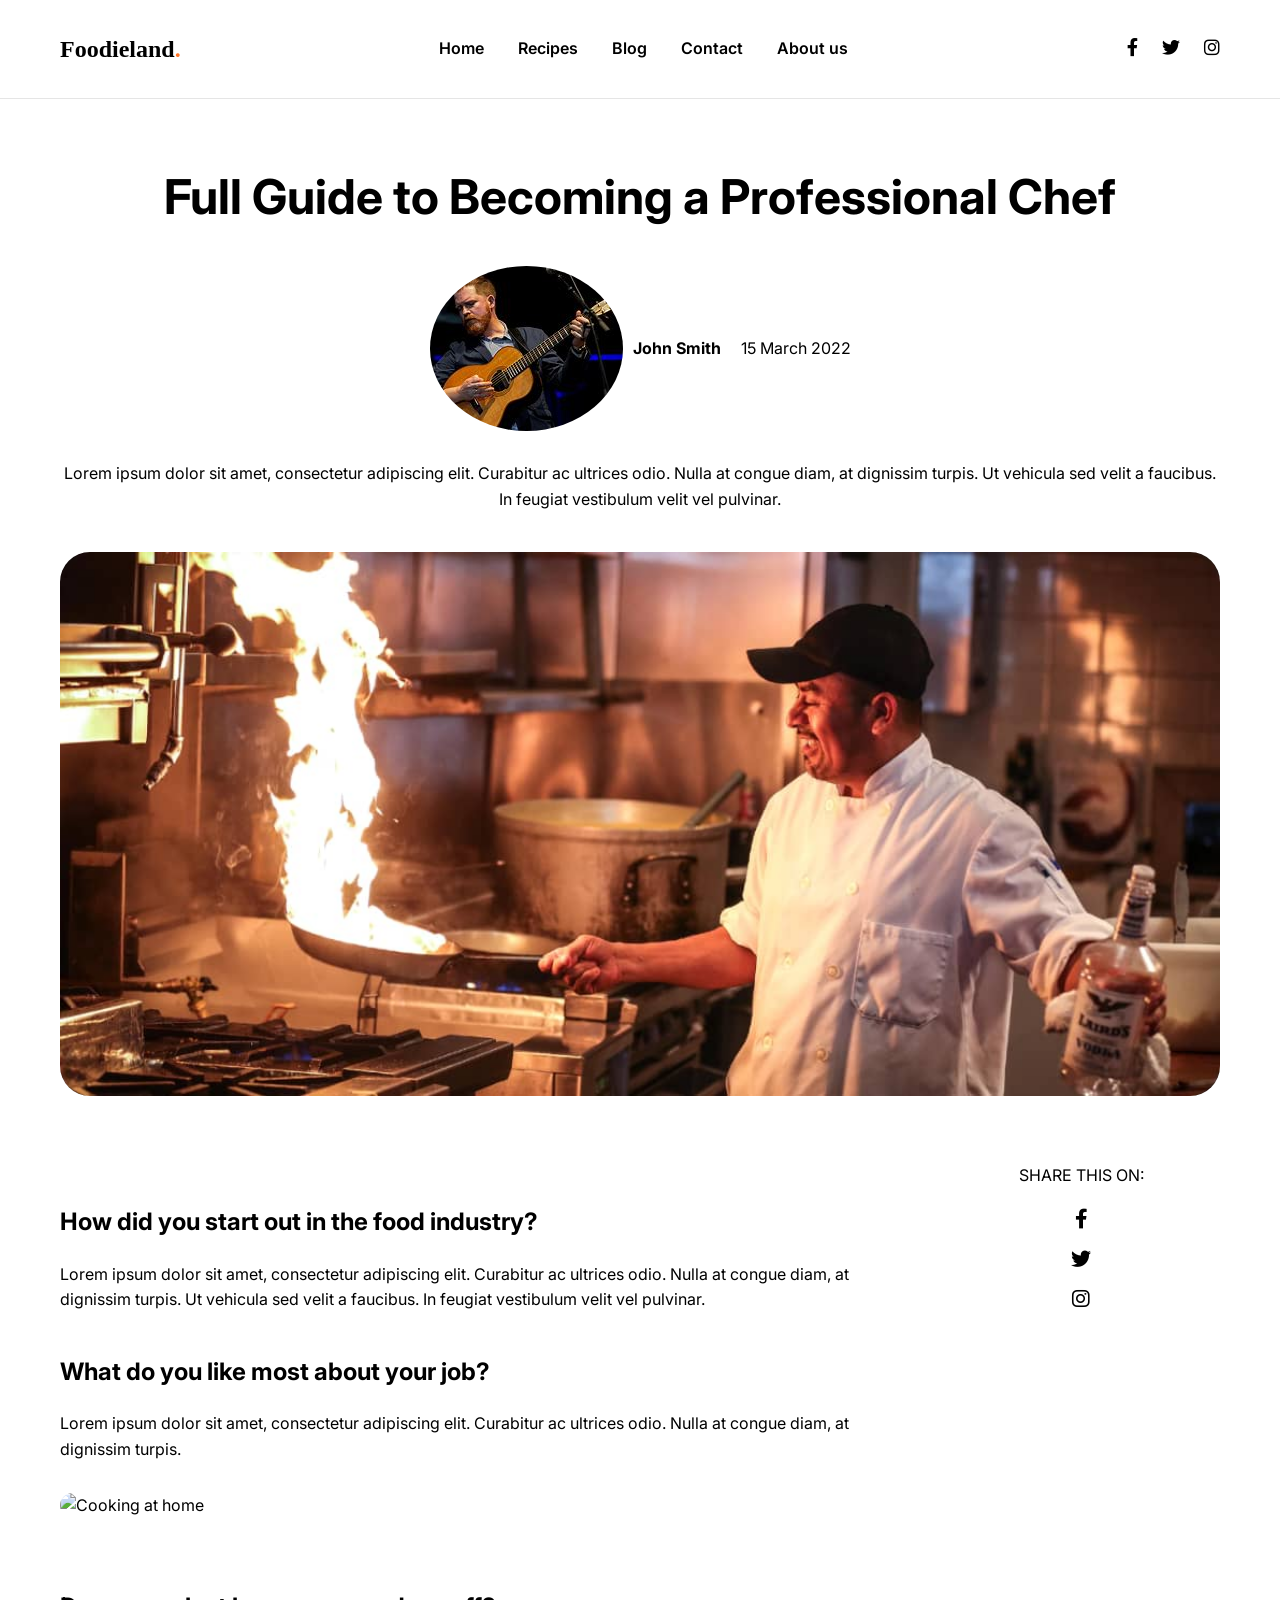
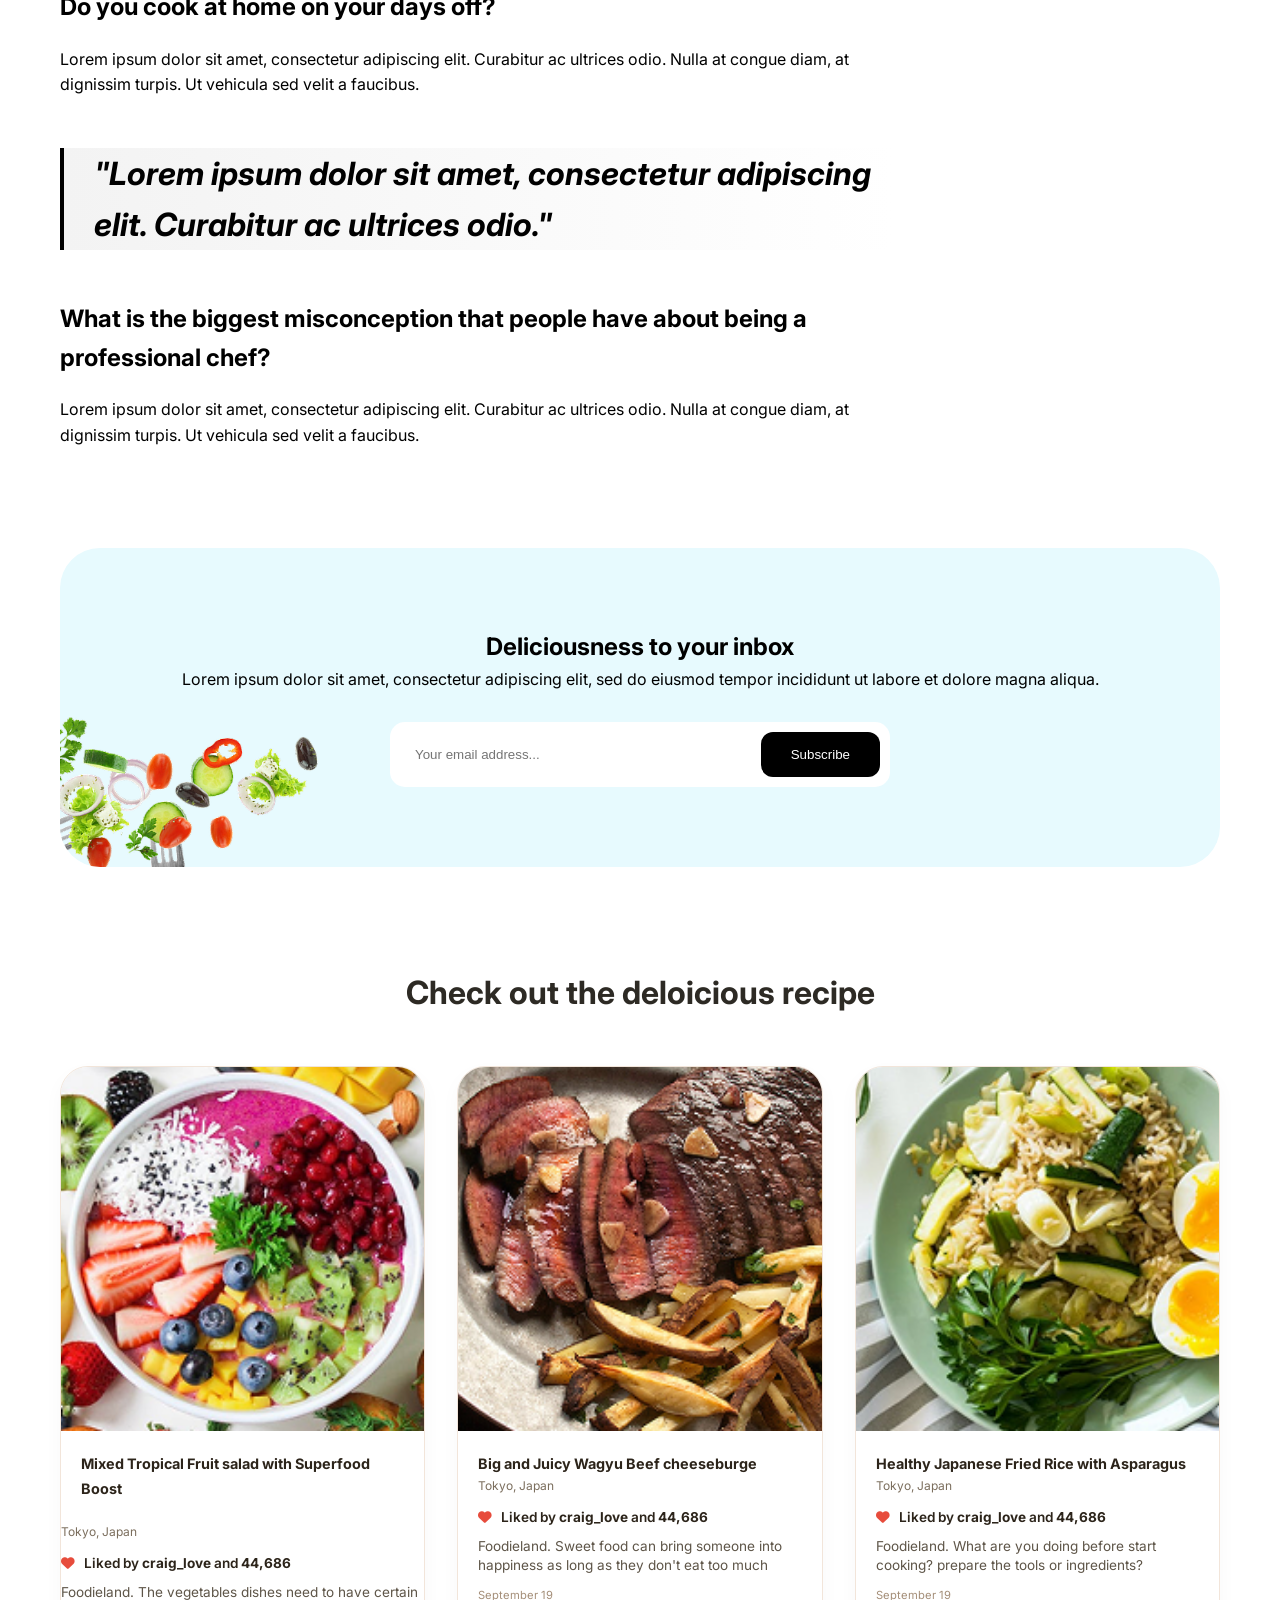
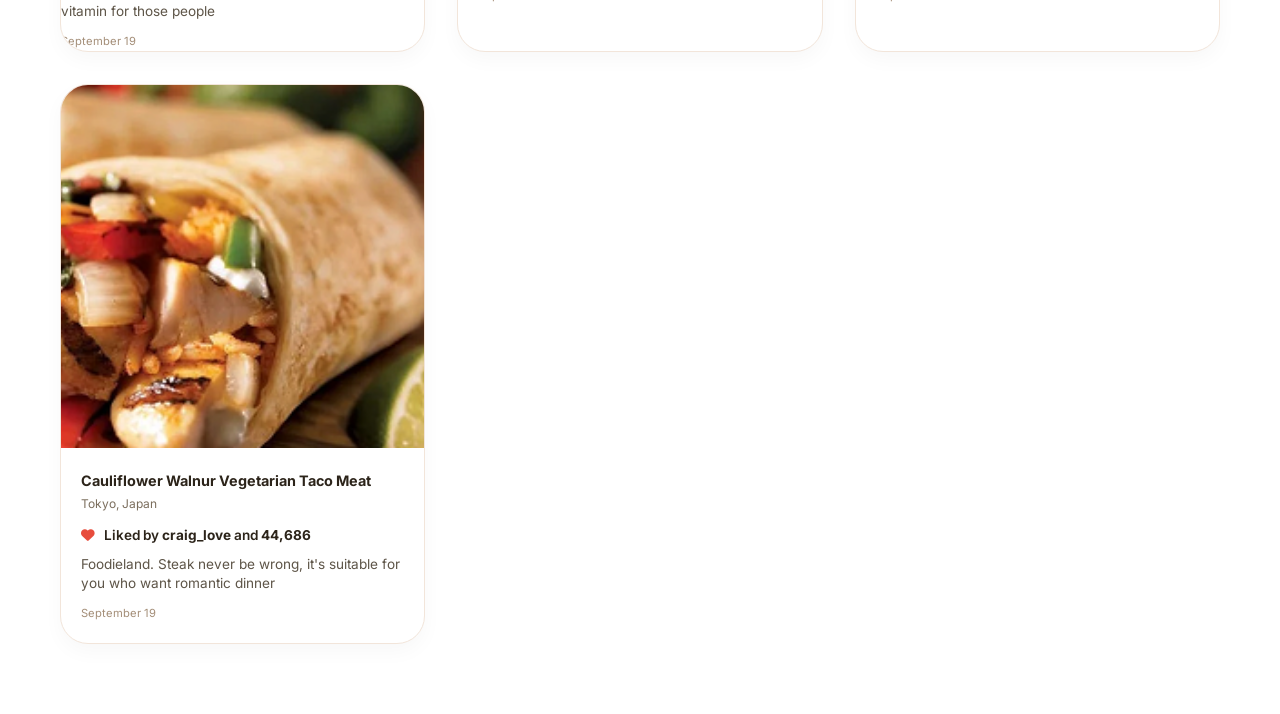
==== blog.html @ 030d6e56 "First commit" ====
<!DOCTYPE html>
<html lang="en">
<head>
    <meta charset="UTF-8">
    <meta name="viewport" content="width=device-width, initial-scale=1.0">
    <title>Foodieland - Professional Chef Guide</title>
    <link rel="stylesheet" href="blog.css">
    <link rel="stylesheet" href="https://cdnjs.cloudflare.com/ajax/libs/font-awesome/6.0.0/css/all.min.css">
    <link href="https://fonts.googleapis.com/css2?family=Inter:wght@400;600;700&display=swap" rel="stylesheet">
</head>

<body>

    <header>
        <div class="container nav-bar">
            <div class="logo">Foodieland<span>.</span></div>
            <nav>
                <a href="#">Home</a>
                <a href="#">Recipes</a>
                <a href="#">Blog</a>
                <a href="#">Contact</a>
                <a href="#">About us</a>
            </nav>
            <div class="social-icons">
                <i class="fab fa-facebook-f"></i>
                <i class="fab fa-twitter"></i>
                <i class="fab fa-instagram"></i>
            </div>
        </div>
    </header>

    <main class="container">
        <section class="article-header">
            <h1>Full Guide to Becoming a Professional Chef</h1>
            <div class="author-meta">
                <div class="author">
                    <img src="images/OIP (1).jpg" alt="john smith">
                    <strong>John Smith</strong>
                </div>
                <span class="date">15 March 2022</span>
            </div>
            <p class="intro-text">Lorem ipsum dolor sit amet, consectetur adipiscing elit. Curabitur ac ultrices odio.
                Nulla at congue diam, at dignissim turpis. Ut vehicula sed velit a faucibus. In feugiat vestibulum velit
                vel pulvinar.</p>
            <div class="main-banner">
                <img src="images/WhatsApp Image 2026-04-19 at 08.29.26.jpeg" alt="chef Cooking">
            </div>
        </section>

        <section class="content-grid">
            <article class="article-body">
                <h3>How did you start out in the food industry?</h3>
                <p>Lorem ipsum dolor sit amet, consectetur adipiscing elit. Curabitur ac ultrices odio. Nulla at congue
                    diam, at dignissim turpis. Ut vehicula sed velit a faucibus. In feugiat vestibulum velit vel
                    pulvinar.</p>

                <h3>What do you like most about your job?</h3>
                <p>Lorem ipsum dolor sit amet, consectetur adipiscing elit. Curabitur ac ultrices odio. Nulla at congue
                    diam, at dignissim turpis.</p>

                <div class="body-image">
                    <img src="images/home_cooking_image.png" alt="Cooking at home">
                </div>

                <h3>Do you cook at home on your days off?</h3>
                <p>Lorem ipsum dolor sit amet, consectetur adipiscing elit. Curabitur ac ultrices odio. Nulla at congue
                    diam, at dignissim turpis. Ut vehicula sed velit a faucibus.</p>

                <blockquote class="pull-quote">
                    "Lorem ipsum dolor sit amet, consectetur adipiscing elit. Curabitur ac ultrices odio."
                </blockquote>

                <h3>What is the biggest misconception that people have about being a professional chef?</h3>
                <p>Lorem ipsum dolor sit amet, consectetur adipiscing elit. Curabitur ac ultrices odio. Nulla at congue
                    diam, at dignissim turpis. Ut vehicula sed velit a faucibus.</p>
            </article>

            <aside class="sidebar">
                <p>SHARE THIS ON:</p>
                <div class="share-links">
                    <i class="fab fa-facebook-f"></i>
                    <i class="fab fa-twitter"></i>
                    <i class="fab fa-instagram"></i>
                </div>
            </aside>
        </section>


        <section class="newsletter">
            <img src="images/kisspng-salad-salad-fresh-food-healthylife-vegetables-vegetarian-5d42e3a7cb8543 1.png" class="deco-img deco-left" alt="fresh food">
            <!-- <img src="" alt="">
            <img src="" class="deco-img deco-leaf" alt=""> -->

            <div class="newsletter-content">
                <h2>Deliciousness to your inbox</h2>
                <p>Lorem ipsum dolor sit amet, consectetur adipiscing elit, sed do eiusmod tempor incididunt ut labore
                    et dolore magna aliqua.</p>
                <form class="subscribe-form">
                    <input type="email" placeholder="Your email address...">
                    <button type="submit">Subscribe</button>
                </form>
            </div>
        </section>
        </section>

        <section class="instagram-section">
      <div class="insta-header">
        <h2>Check out the deloicious recipe</h2>
      </div>
      <div class="insta-grid">
        
        <div class="insta-card">

          <div class="insta-header-row">
      
          <img class="insta-img" src="images/image 26 (17).png" alt="Tropical">
          <div class="insta-content">
            <span class="insta-username">Mixed Tropical Fruit salad with Superfood Boost</span>
            </div>
            <div class="insta-city">Tokyo, Japan</div>
            <div class="insta-likes"><i class="fas fa-heart"></i> Liked by <strong>craig_love</strong> and <strong>44,686</strong></div>
            <div class="insta-caption">Foodieland. The vegetables dishes need to have certain vitamin for those people</div>
            <div class="insta-date">September 19</div>
          </div>
        </div>
        
        <div class="insta-card">
          <img class="insta-img" src="images/image 26 (3).png" alt="Beef">
          <div class="insta-content">
            <div class="insta-header-row">
              <span class="insta-username">Big and Juicy Wagyu Beef cheeseburge</span>
            </div>
            <div class="insta-city">Tokyo, Japan</div>
            <div class="insta-likes"><i class="fas fa-heart"></i> Liked by <strong>craig_love</strong> and <strong>44,686</strong></div>
            <div class="insta-caption">Foodieland. Sweet food can bring someone into happiness as long as they don't eat too much</div>
            <div class="insta-date">September 19</div>
          </div>
        </div>
        
        <div class="insta-card">
          <img class="insta-img" src="images/image 26 (4).png" alt="Fried Rice">
          <div class="insta-content">
            <div class="insta-header-row">
              <span class="insta-username">Healthy Japanese Fried Rice with Asparagus</span>
            </div>
            <div class="insta-city">Tokyo, Japan</div>
            <div class="insta-likes"><i class="fas fa-heart"></i> Liked by <strong>craig_love</strong> and <strong>44,686</strong></div>
            <div class="insta-caption">Foodieland. What are you doing before start cooking? prepare the tools or ingredients?</div>
            <div class="insta-date">September 19</div>
          </div>
        </div>
        
        <div class="insta-card">
          <img class="insta-img" src="images/image 26 (6).png" alt="Taco Meat">
          <div class="insta-content">
            <div class="insta-header-row">
              <span class="insta-username">Cauliflower Walnur Vegetarian Taco Meat</span>
            </div>
            <div class="insta-city">Tokyo, Japan</div>
            <div class="insta-likes"><i class="fas fa-heart"></i> Liked by <strong>craig_love</strong> and <strong>44,686</strong></div>
            <div class="insta-caption">Foodieland. Steak never be wrong, it's suitable for you who want romantic dinner</div>
            <div class="insta-date">September 19</div>
          </div>
        </div>
      </div>
    </section>

        
    </main>

    
</body>

</html>
---- blog.css ----
:root {
  --primary-font: "Inter", sans-serif;
  --black: #000000;
  --grey: #7f7f7f;
  --light-blue: #e7fafe;
  --border-color: #e5e5e5;
}

* {
  box-sizing: border-box;
  margin: 0;
  padding: 0;
}

body {
  font-family: var(--primary-font);
  color: var(--black);
  line-height: 1.6;
}

.container {
  max-width: 1200px;
  margin: 0 auto;
  padding: 0 20px;
}
header {
  padding: 30px 0;
  border-bottom: 1px solid var(--border-color);
}

.nav-bar {
  display: flex;
  justify-content: space-between;
  align-items: center;
}

.logo {
  font-size: 24px;
  font-weight: 700;
  font-family: "Lobster", cursive;
}

.logo span {
  color: #ff7426;
}

nav a {
  text-decoration: none;
  color: var(--black);
  margin: 0 15px;
  font-weight: 600;
}

.social-icons i {
  margin-left: 20px;
  cursor: pointer;
  font-size: 18px;
}


.article-header {
  text-align: center;
  padding: 60px 0;
}

.article-header h1 {
  font-size: 48px;
  margin-bottom: 30px;
}

.author-meta {
  display: flex;
  justify-content: center;
  align-items: center;
  gap: 20px;
  margin-bottom: 30px;
}

.author {
  display: flex;
  align-items: center;
  gap: 10px;
}

.author img {
  border-radius: 50%;
}

.main-banner img {
  width: 100%;
  border-radius: 30px;
  margin-top: 40px;
}

.content-grid {
  display: grid;
  grid-template-columns: 3fr 1fr;
  gap: 50px;
  margin-bottom: 100px;
}

.article-body h3 {
  margin: 40px 0 20px;
  font-size: 24px;
}

.body-image img {
  width: 100%;
  border-radius: 20px;
  margin: 30px 0;
}

.pull-quote {
  font-size: 32px;
  font-weight: 700;
  font-style: italic;
  border-left: 4px solid var(--black);
  padding-left: 30px;
  margin: 50px 0;
  background: linear-gradient(90deg, #f3f3f3, transparent);
}

.sidebar {
  text-align: center;
}

.share-links i {
  display: block;
  margin: 20px 0;
  font-size: 20px;
}

.newsletter {
  background-color: var(--light-blue);
  border-radius: 40px;
  padding: 80px;
  text-align: center;
  margin-bottom: 100px;
}

.newsletter {
  position: relative;
  background-color: #e7fafe;
  border-radius: 40px;
  padding: 80px;
  text-align: center;
  margin-bottom: 100px;
  overflow: hidden;
}

.newsletter-content {
  position: relative;
  z-index: 2;
}

.deco-img {
  position: absolute;
  pointer-events: none;
}


.deco-left {
  bottom: 0;
  left: 0;
  width: 25%;
  max-width: 300px;
}

.deco-right {
  bottom: -20px;
  right: 0;
  width: 30%;
  max-width: 350px;
}

.deco-leaf {
  top: 50%;
  right: 20%;
  width: 50px;
  transform: translateY(-50%);
}

.subscribe-form {
  margin-top: 30px;
  display: flex;
  justify-content: center;
  background: white;
  max-width: 500px;
  margin-inline: auto;
  padding: 10px;
  border-radius: 15px;
}

.subscribe-form input {
  border: none;
  padding: 15px;
  width: 100%;
  outline: none;
}

.subscribe-form button {
  background: black;
  color: white;
  padding: 15px 30px;
  border-radius: 12px;
  border: none;
  cursor: pointer;
}
.recipes-section {
      margin: 40px 0 70px;
    }
    .section-heading {
      font-size: 2rem;
      font-weight: 700;
      margin-bottom: 12px;
      color: #2d2a24;
    }
    .section-description {
      color: #6b6258;
      max-width: 700px;
      margin-bottom: 32px;
      font-size: 1rem;
      line-height: 1.5;
    }
    .recipes-grid {
      display: grid;
      grid-template-columns: repeat(auto-fill, minmax(300px, 1fr));
      gap: 32px;
    }
    .recipe-card {
      background: #e7fefa;
      border-radius: 28px;
      overflow: hidden;
      transition: all 0.25s ease;
      box-shadow: 0 8px 20px rgba(0, 0, 0, 0.03);
      border: 1px solid #e7fefa;
    }
    .recipe-card:hover {
      transform: translateY(-6px);
      box-shadow: 0 20px 30px -12px rgba(0, 0, 0, 0.12);
      border-color: #e7fefa;
    }
    .recipe-img {
      width: 100%;
      height: 200px;
      object-fit: cover;
      display: block;
      background-color: #f0e2d4;
    }
    .recipe-content {
      padding: 20px 20px 24px;
    }
    .recipe-title {
      font-size: 1.35rem;
      font-weight: 700;
      margin-bottom: 14px;
      line-height: 1.3;
      color: #2b241c;
    }
    .recipe-meta {
      display: flex;
      justify-content: space-between;
      align-items: center;
      margin-top: 12px;
    }
    .time-badge {
      background: #e7fefa;
      padding: 5px 12px;
      border-radius: 30px;
      font-size: 0.75rem;
      font-weight: 600;
      display: inline-flex;
      align-items: center;
      gap: 6px;
      color: black;
    }
    .type-badge {
      background: #e7fefa;
      padding: 5px 12px;
      border-radius: 30px;
      font-size: 0.75rem;
      font-weight: 600;
      color: black;
    }
    .chef-container {
      display: flex;
      flex-direction: row;
      flex-wrap: wrap;
      align-items: stretch;
      width: 100%;
    }
    .chef-content {
      flex: 1 1 55%;
      padding: 3rem 2.5rem 3rem 3rem;
      background: #ffffff;
      display: flex;
      flex-direction: column;
      justify-content: center;
    }
    .chef-visual {
      flex: 1 1 45%;
      background: #f2e8da;
      display: flex;
      align-items: center;
      justify-content: center;
      overflow: hidden;
      position: relative;
    }

    .chef-visual img {
      width: 100%;
      height: 100%;
      object-fit: cover;
      display: block;
      transition: transform 0.4s cubic-bezier(0.2, 0.9, 0.4, 1.1);
    }

    .chef-section:hover .chef-visual img {
      transform: scale(1.02);
    }

    .chef-content h2 {
      font-size: 2.5rem;
      font-weight: 700;
      line-height: 1.2;
      letter-spacing: -0.01em;
      margin-bottom: 1.25rem;
     color: black;
      display: inline-block;
    }

    .chef-content h2::before {
      font-size: 2.4rem;
      background: none;
      color: black;
      background: transparent;
      display: inline-block;
      margin-right: 8px;
    }

    .chef-content p {
      font-size: 1.1rem;
      line-height: 1.55;
      color: #2c2c38;
      margin-bottom: 2rem;
      font-weight: 450;
      max-width: 90%;
      text-wrap: pretty;
    }
    .btn-chef {
      display: inline-flex;
      align-items: center;
      justify-content: center;
      gap: 0.5rem;
      background-color: black;
      color: white;
      font-weight: 600;
      font-size: 1rem;
      padding: 0.85rem 2rem;
      border-radius: 60px;
      text-decoration: none;
      letter-spacing: 0.3px;
      transition: all 0.25s ease;
      border: none;
      cursor: pointer;
      width: fit-content;
      box-shadow: 0 20px 30px -12px rgba(0, 0, 0, 0.12);
      font-family: inherit;
    }

    .btn-chef:hover {
      background-color: #bc4710;
      transform: scale(0.97);
      box-shadow: 0 8px 18px rgba(188, 71, 16, 0.25);
    }

    .btn-chef:active {
      transform: scale(0.96);
    }

    
    .instagram-section {
      margin: 60px 0 70px;
    }
    .insta-header {
      text-align: center;
      margin-bottom: 48px;
    }
    .insta-header h2 {
      font-size: 2rem;
      font-weight: 700;
      color: #2d2a24;
      margin-bottom: 12px;
    }
    .insta-header p {
      color: #6b6258;
      max-width: 600px;
      margin: 0 auto;
      font-size: 1rem;
      line-height: 1.5;
    }
    .insta-grid {
      display: grid;
      grid-template-columns: repeat(auto-fill, minmax(280px, 1fr));
      gap: 32px;
    }
    .insta-card {
      background: white;
      border-radius: 28px;
      overflow: hidden;
      transition: all 0.25s ease;
      box-shadow: 0 8px 20px rgba(0, 0, 0, 0.03);
      border: 1px solid #f2e5da;
    }
    .insta-card:hover {
      transform: translateY(-6px);
      box-shadow: 0 20px 30px -12px rgba(0, 0, 0, 0.12);
    }
    .insta-img {
      width: 100%;
      aspect-ratio: 1 / 1;
      object-fit: cover;
      display: block;
      background-color: #f0e2d4;
    }
    .insta-content {
      padding: 20px;
    }
    .insta-location-row {
      display: flex;
      justify-content: space-between;
      align-items: center;
      margin-bottom: 4px;
    }
    .insta-username {
      font-weight: 700;
      font-size: 0.9rem;
      color: #2c241a;
    }
    .insta-pagination {
      background: #f7f2ea;
      padding: 2px 10px;
      border-radius: 20px;
      font-size: 0.7rem;
      font-weight: 600;
      color: #a4581c;
    }
    .insta-city {
      font-size: 0.75rem;
      color: #7b6e5d;
      margin-bottom: 12px;
    }
    .insta-likes {
      font-size: 0.85rem;
      font-weight: 600;
      color: #2c241a;
      margin-bottom: 8px;
    }
    .insta-likes i {
      color: #e74c3c;
      margin-right: 6px;
    }
    .insta-caption {
      font-size: 0.85rem;
      color: #5e5548;
      line-height: 1.4;
      margin-bottom: 12px;
    }
    .insta-date {
      font-size: 0.7rem;
      color: #a48e78;
    }

footer {
  padding: 80px 0 40px;
}

.footer-top {
  display: flex;
  justify-content: space-between;
  margin-bottom: 40px;
}
.footer-bottom {
  display: flex;
  justify-content: space-between;
  padding-left: 400px;
  padding-top: 40px;
  color: var(--grey);
}
#webflow-red {
  color: red;
}
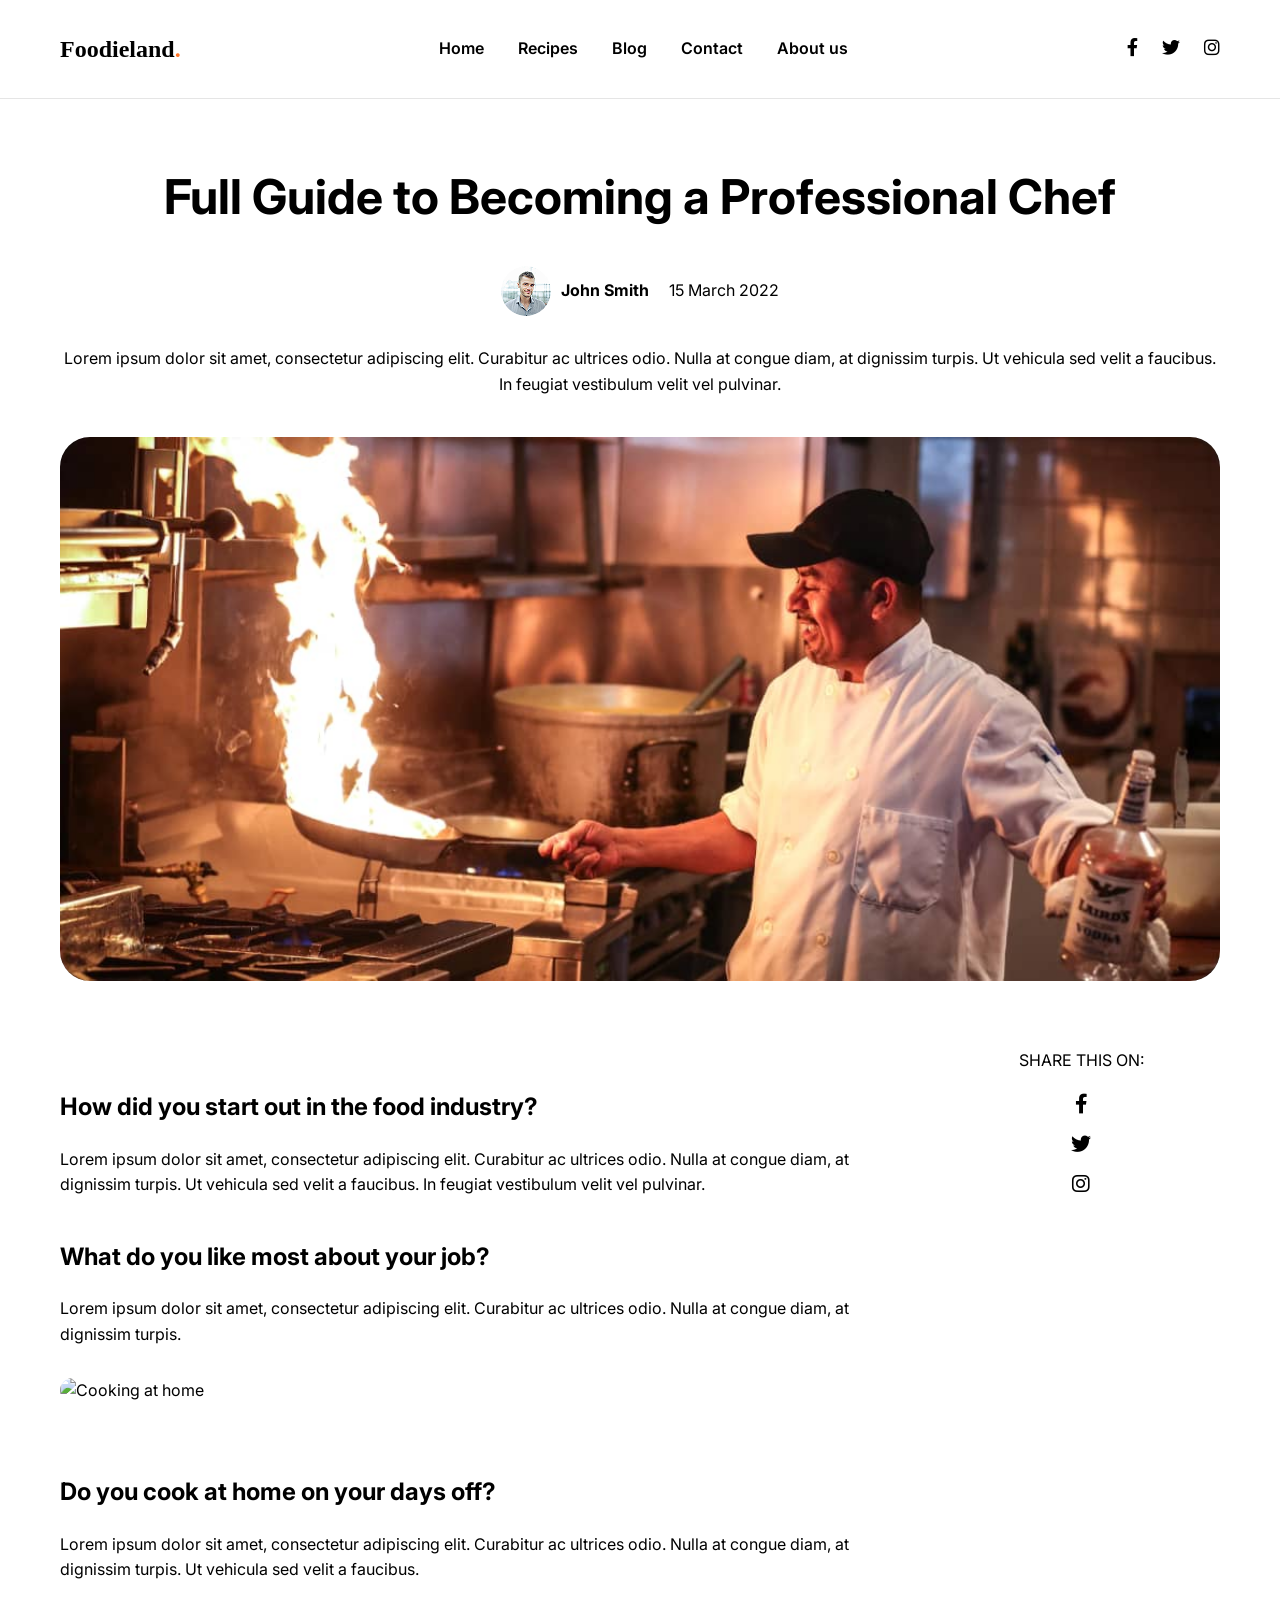
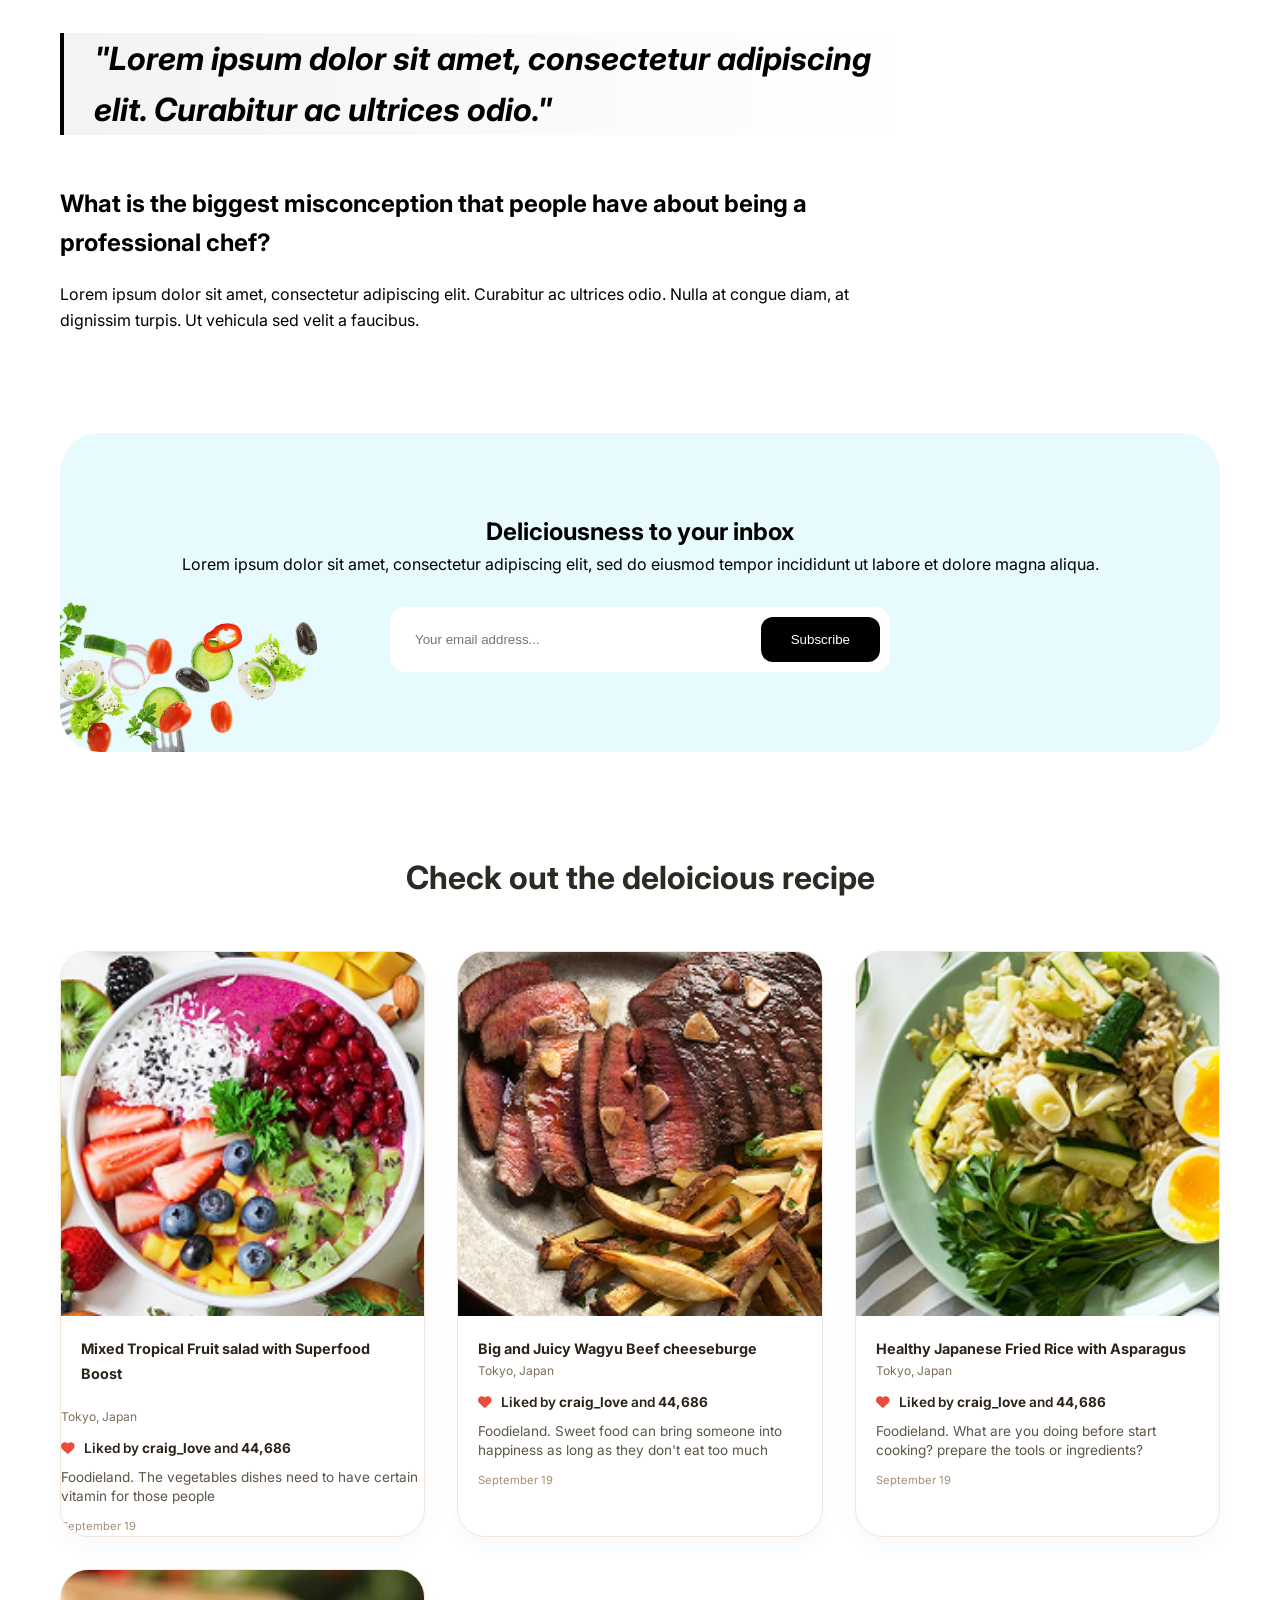
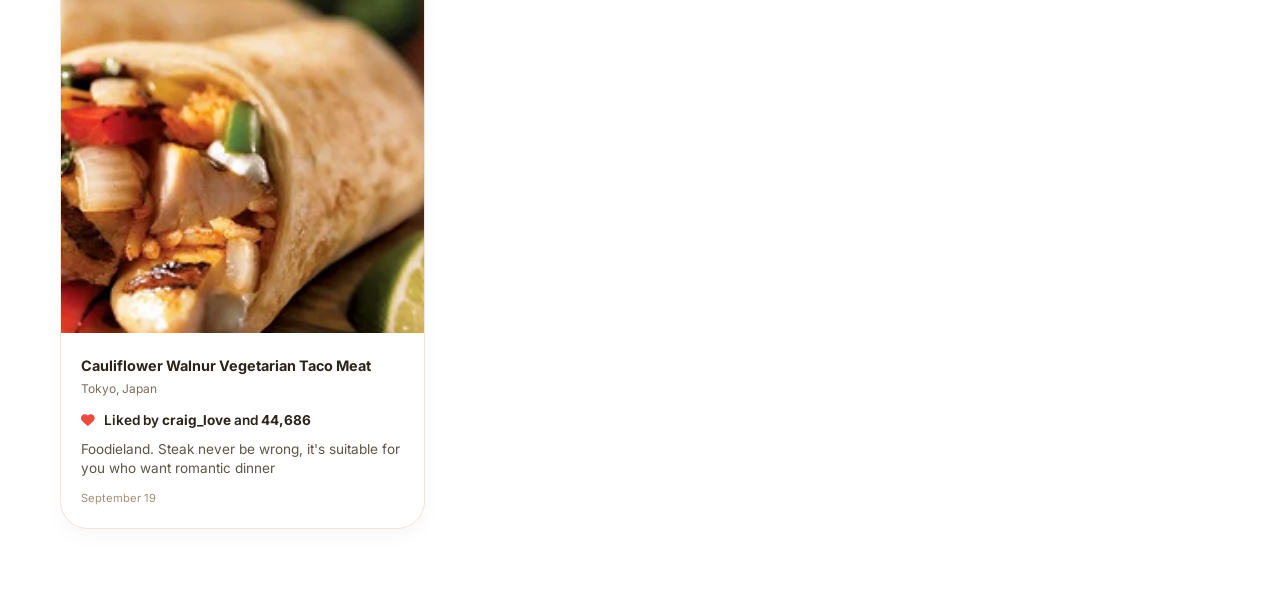
==== commit dbea32eb: "Initial commit" ====
--- a/blog.html
+++ b/blog.html
@@ -15,11 +15,11 @@
         <div class="container nav-bar">
             <div class="logo">Foodieland<span>.</span></div>
             <nav>
-                <a href="#">Home</a>
-                <a href="#">Recipes</a>
-                <a href="#">Blog</a>
-                <a href="#">Contact</a>
-                <a href="#">About us</a>
+                <a href="homepage.html">Home</a>
+                <a href="recipes.html">Recipes</a>
+                <a href="blog.html">Blog</a>
+                <a href="contactus.html">Contact</a>
+                <a href="about.html">About us</a>
             </nav>
             <div class="social-icons">
                 <i class="fab fa-facebook-f"></i>
@@ -34,7 +34,7 @@
             <h1>Full Guide to Becoming a Professional Chef</h1>
             <div class="author-meta">
                 <div class="author">
-                    <img src="images/OIP (1).jpg" alt="john smith">
+                    <img src="images/Ellipse 2.png" alt="john smith">
                     <strong>John Smith</strong>
                 </div>
                 <span class="date">15 March 2022</span>
@@ -161,8 +161,8 @@
             <div class="insta-caption">Foodieland. Steak never be wrong, it's suitable for you who want romantic dinner</div>
             <div class="insta-date">September 19</div>
           </div>
+          </div>
         </div>
-      </div>
     </section>
 
         
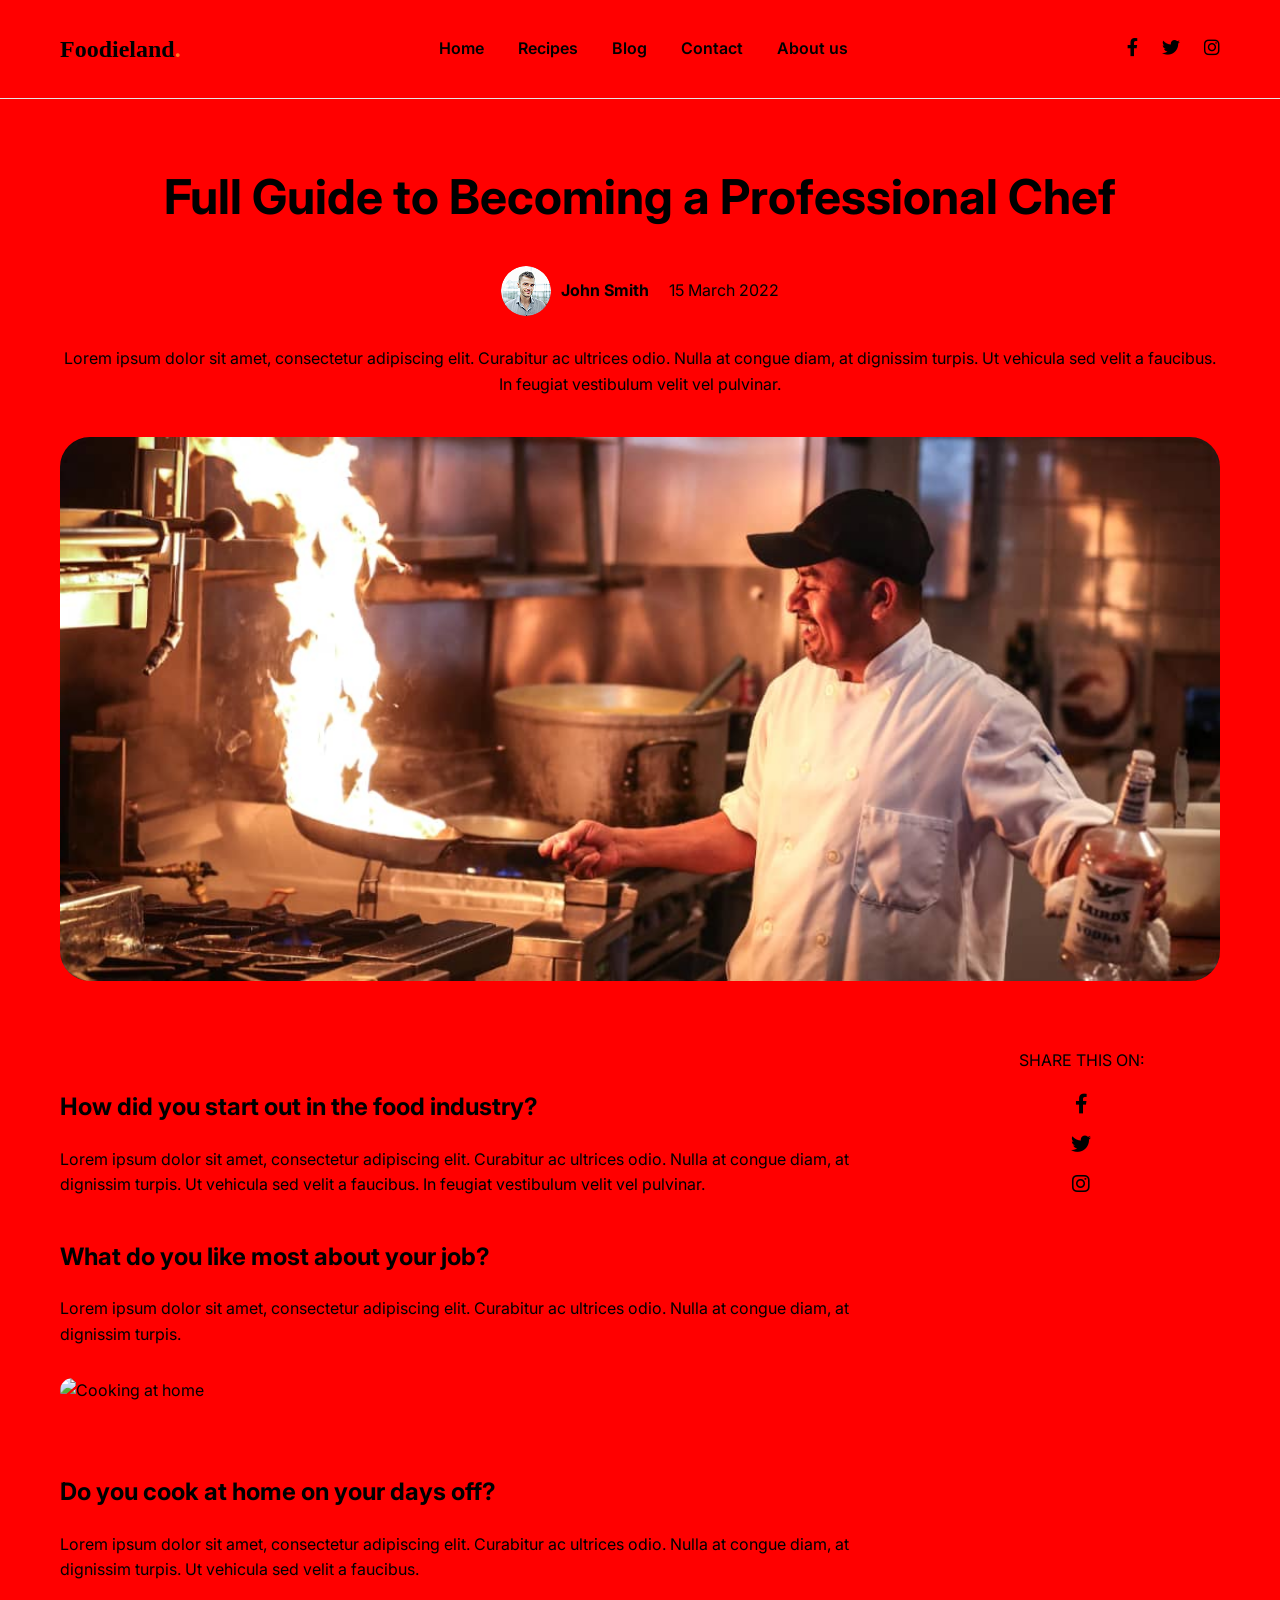
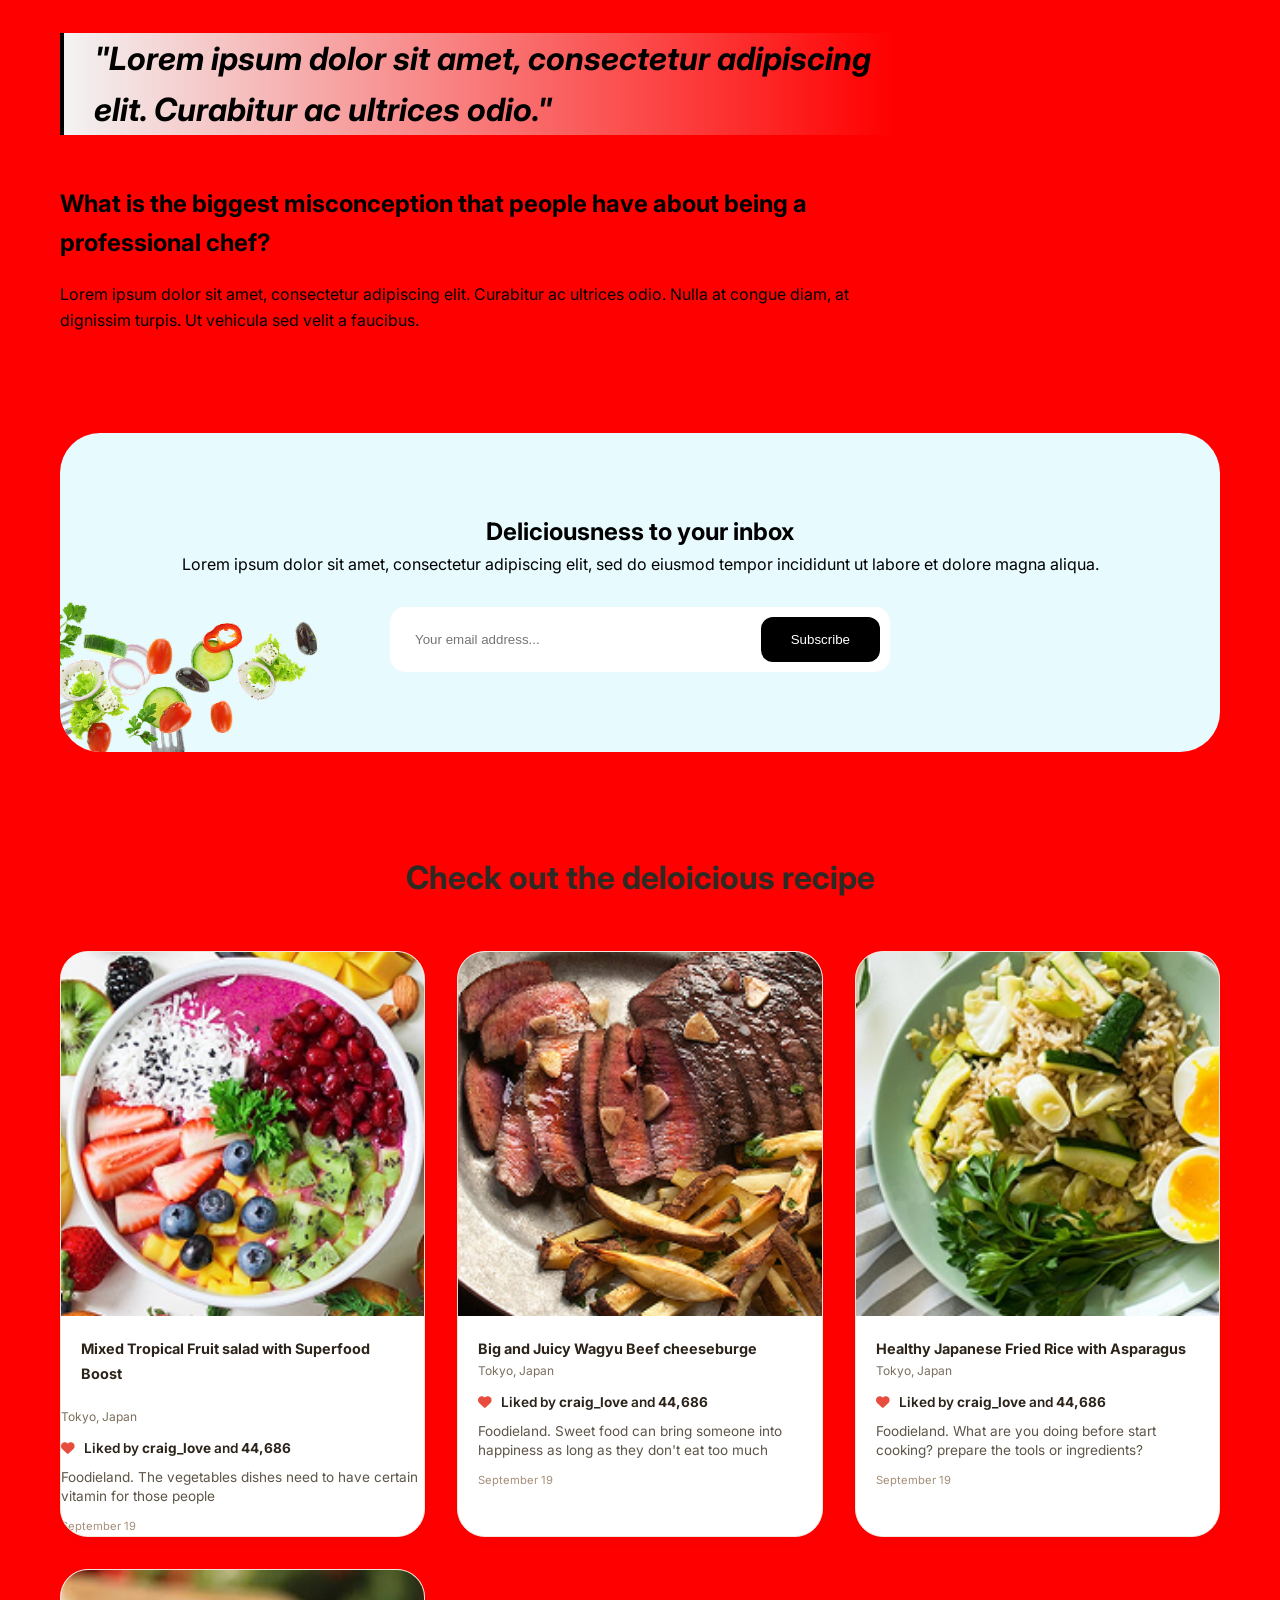
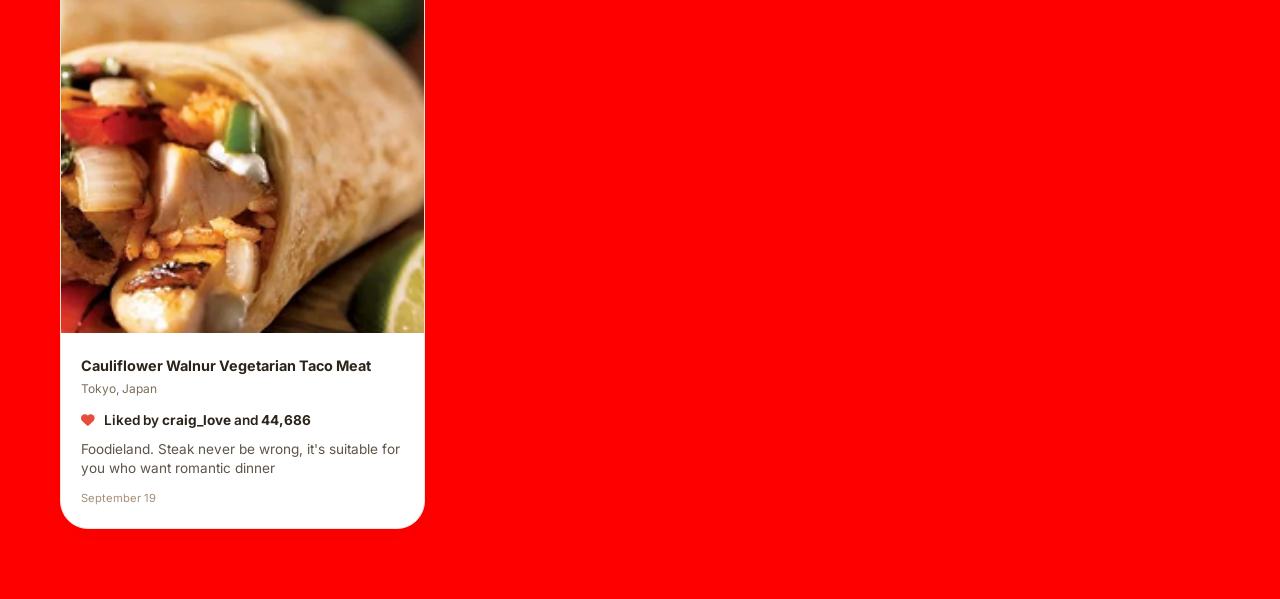
==== commit c3d63a3a: "Updated the code to redirect to different pages from the navigation" ====
--- a/blog.html
+++ b/blog.html
@@ -15,7 +15,7 @@
         <div class="container nav-bar">
             <div class="logo">Foodieland<span>.</span></div>
             <nav>
-                <a href="homepage.html">Home</a>
+                <a href="index.html">Home</a>
                 <a href="recipes.html">Recipes</a>
                 <a href="blog.html">Blog</a>
                 <a href="contactus.html">Contact</a>
@@ -171,4 +171,4 @@
     
 </body>
 
-</html>+</html>
--- a/blog.css
+++ b/blog.css
@@ -16,6 +16,7 @@
   font-family: var(--primary-font);
   color: var(--black);
   line-height: 1.6;
+  background-color: red;
 }
 
 .container {
@@ -489,4 +490,150 @@
 }
 #webflow-red {
   color: red;
-}+}
+
+
+
+@media (max-width: 1024px) {
+
+  /* HEADER */
+  .main-header {
+    flex-direction: column;
+    align-items: center;
+    text-align: center;
+  }
+
+  .nav-links {
+    justify-content: center;
+    flex-wrap: wrap;
+    gap: 1.2rem;
+  }
+
+  .social-icons {
+    justify-content: center;
+  }
+
+  /* FOOTER */
+  .footer-top {
+    flex-direction: column;
+    gap: 24px;
+    align-items: center;
+    text-align: center;
+  }
+
+  .footer-bottom {
+    padding-left: 0;
+    flex-direction: column;
+    align-items: center;
+    gap: 10px;
+    text-align: center;
+  }
+}
+
+
+
+@media (max-width: 768px) {
+
+  /* HEADER FIX (CLEAN STACK) */
+  .main-header {
+    flex-direction: column;
+    align-items: stretch;
+    gap: 12px;
+  }
+
+  .logo {
+    text-align: center;
+  }
+
+  .nav-links {
+    justify-content: center;
+    gap: 0.8rem;
+  }
+
+  .nav-links a {
+    font-size: 0.85rem;
+  }
+
+  .social-icons {
+    justify-content: center;
+  }
+
+  /* HOT CARD */
+  .hot-recipes-card {
+    flex-direction: column;
+    padding: 20px;
+    gap: 20px;
+  }
+
+  /* NEWSLETTER (THIS IS THE IMPORTANT FIX) */
+  .footer-newsletter-row {
+    flex-direction: column;
+    align-items: center;
+    text-align: center;
+  }
+
+  .newsletter-form {
+    flex-direction: column;
+    width: 100%;
+    max-width: 100%;
+  }
+
+  .newsletter-form input {
+    width: 100%;
+  }
+
+  .newsletter-form button {
+    width: 100%;
+  }
+
+  /* REMOVE BAD SPACING */
+  .footer-bottom {
+    padding-left: 0;
+    flex-direction: column;
+    align-items: center;
+    gap: 8px;
+  }
+
+  /* INSTAGRAM CLEAN */
+  .insta-location-row {
+    flex-direction: column;
+    align-items: flex-start;
+  }
+}
+
+@media (max-width: 480px) {
+
+  /* HEADER TIGHTEN */
+  .nav-links {
+    gap: 0.5rem;
+  }
+
+  .nav-links a {
+    font-size: 0.8rem;
+  }
+
+  /* TEXT SCALE */
+  h1.recipe-title {
+    font-size: 1.5rem;
+  }
+
+  .section-heading {
+    font-size: 1.4rem;
+  }
+
+  /* NEWSLETTER PERFECT STACK */
+  .newsletter-form {
+    gap: 10px;
+  }
+
+  .newsletter-form input,
+  .newsletter-form button {
+    width: 100%;
+  }
+
+  /* FOOTER CLEAN */
+  .footer-bottom {
+    font-size: 0.75rem;
+    text-align: center;
+  }
+}
